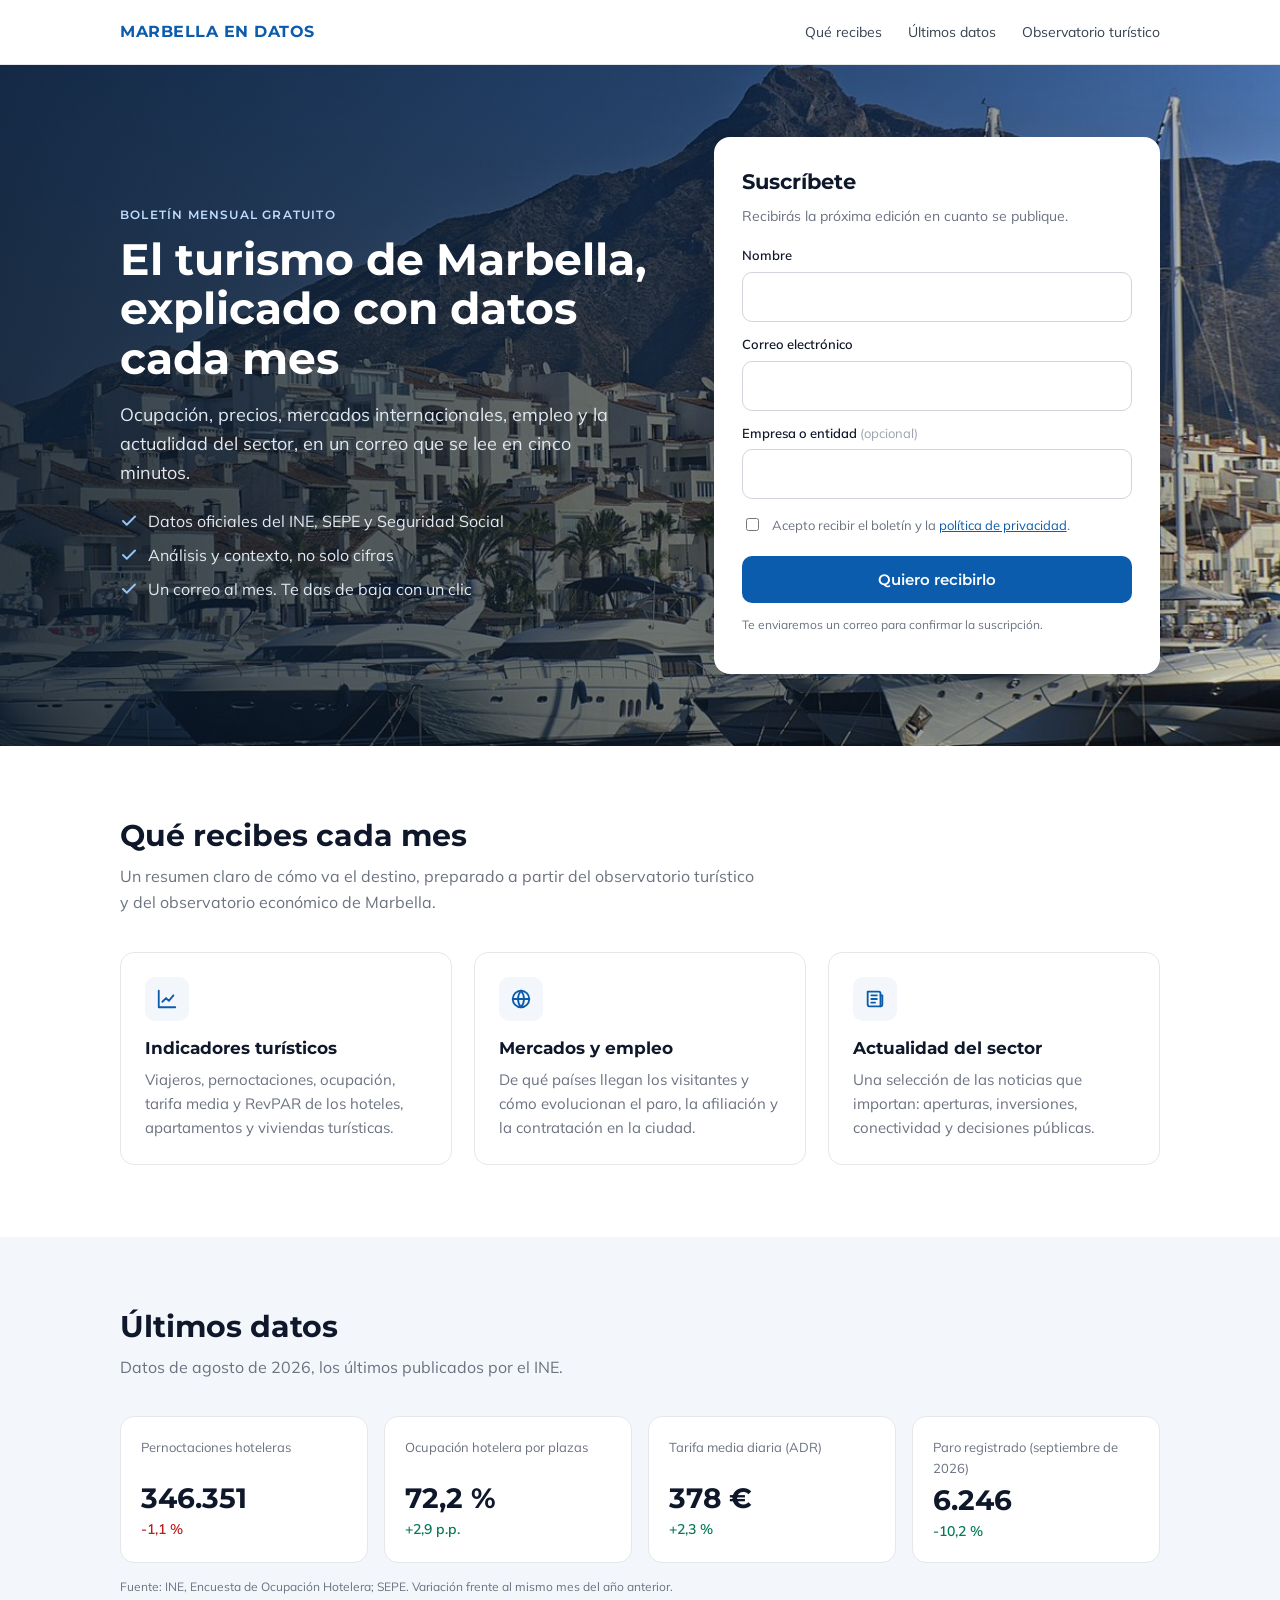
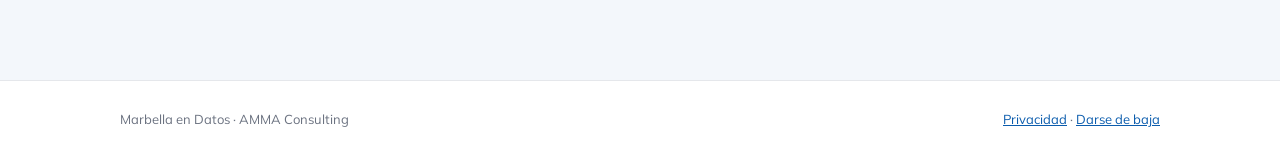
==== docs/index.html @ 09800cf7 "Boletín Marbella en Datos: web de suscripción, plantilla y recogida de datos Co-Authored-By: Claude " ====
<!doctype html>
<html lang="es">
<head>
<meta charset="utf-8">
<meta name="viewport" content="width=device-width,initial-scale=1">
<title>Marbella en Datos · Boletín de turismo</title>
<meta name="description" content="Boletín mensual gratuito con los datos turísticos y económicos más recientes de Marbella, explicados de forma clara.">
<link rel="preconnect" href="https://fonts.googleapis.com">
<link href="https://fonts.googleapis.com/css2?family=Montserrat:wght@600;700&family=Mulish:wght@400;600&display=swap" rel="stylesheet">
<link rel="stylesheet" href="styles.css">
</head>
<body>
<header class="top"><div class="wrap">
  <a class="marca" href="./">MARBELLA EN DATOS</a>
  <nav>
    <a href="#que-recibes">Qué recibes</a>
    <a href="#ultimos-datos">Últimos datos</a>
    <a href="https://josehino.github.io/observatorio-turistico-marbella/">Observatorio turístico</a>
  </nav>
</div></header>

<section class="hero" style="background-image:url('img/fotos/foto04.jpg')">
  <div class="wrap">
    <div>
      <span class="eyebrow">Boletín mensual gratuito</span>
      <h1>El turismo de Marbella, explicado con datos cada mes</h1>
      <p class="lead">Ocupación, precios, mercados internacionales, empleo y la actualidad del sector, en un correo que se lee en cinco minutos.</p>
      <ul class="checks">
        <li><svg width="18" height="18" viewBox="0 0 24 24" fill="none" stroke="#93c5fd" stroke-width="2.5" stroke-linecap="round" stroke-linejoin="round"><path d="M20 6 9 17l-5-5"/></svg>Datos oficiales del INE, SEPE y Seguridad Social</li>
        <li><svg width="18" height="18" viewBox="0 0 24 24" fill="none" stroke="#93c5fd" stroke-width="2.5" stroke-linecap="round" stroke-linejoin="round"><path d="M20 6 9 17l-5-5"/></svg>Análisis y contexto, no solo cifras</li>
        <li><svg width="18" height="18" viewBox="0 0 24 24" fill="none" stroke="#93c5fd" stroke-width="2.5" stroke-linecap="round" stroke-linejoin="round"><path d="M20 6 9 17l-5-5"/></svg>Un correo al mes. Te das de baja con un clic</li>
      </ul>
    </div>

    <form class="card" id="alta" method="post" novalidate>
      <h2>Suscríbete</h2>
      <p class="sub">Recibirás la próxima edición en cuanto se publique.</p>
      <input type="hidden" name="accion" value="alta">
      <label for="nombre">Nombre</label>
      <input type="text" id="nombre" name="nombre" autocomplete="name" required>
      <label for="email">Correo electrónico</label>
      <input type="email" id="email" name="email" autocomplete="email" required>
      <label for="entidad">Empresa o entidad <span style="font-weight:400;color:#9ca3af">(opcional)</span></label>
      <input type="text" id="entidad" name="entidad" autocomplete="organization">
      <input class="hp" type="text" name="web" tabindex="-1" autocomplete="off" aria-hidden="true">
      <div class="consent">
        <input type="checkbox" id="acepto" name="acepto" value="si" required>
        <label for="acepto" style="all:unset">Acepto recibir el boletín y la <a href="privacidad.html">política de privacidad</a>.</label>
      </div>
      <button class="btn" type="submit">Quiero recibirlo</button>
      <div class="err" id="err"></div>
      <p class="nota">Te enviaremos un correo para confirmar la suscripción.</p>
    </form>
  </div>
</section>

<section class="bloque" id="que-recibes">
  <div class="wrap">
    <h2 class="titulo-sec">Qué recibes cada mes</h2>
    <p class="intro-sec">Un resumen claro de cómo va el destino, preparado a partir del observatorio turístico y del observatorio económico de Marbella.</p>
    <div class="grid3">
      <div class="feat">
        <div class="ico"><svg width="22" height="22" viewBox="0 0 24 24" fill="none" stroke="#0b5cad" stroke-width="2" stroke-linecap="round" stroke-linejoin="round"><path d="M3 3v18h18"/><path d="m7 15 4-4 3 3 5-6"/></svg></div>
        <h3>Indicadores turísticos</h3>
        <p>Viajeros, pernoctaciones, ocupación, tarifa media y RevPAR de los hoteles, apartamentos y viviendas turísticas.</p>
      </div>
      <div class="feat">
        <div class="ico"><svg width="22" height="22" viewBox="0 0 24 24" fill="none" stroke="#0b5cad" stroke-width="2" stroke-linecap="round" stroke-linejoin="round"><circle cx="12" cy="12" r="9"/><path d="M3 12h18"/><path d="M12 3a14 14 0 0 1 0 18a14 14 0 0 1 0-18"/></svg></div>
        <h3>Mercados y empleo</h3>
        <p>De qué países llegan los visitantes y cómo evolucionan el paro, la afiliación y la contratación en la ciudad.</p>
      </div>
      <div class="feat">
        <div class="ico"><svg width="22" height="22" viewBox="0 0 24 24" fill="none" stroke="#0b5cad" stroke-width="2" stroke-linecap="round" stroke-linejoin="round"><path d="M4 4h12a2 2 0 0 1 2 2v14H6a2 2 0 0 1-2-2z"/><path d="M18 8h2v10a2 2 0 0 1-2 2"/><path d="M8 8h6M8 12h6M8 16h4"/></svg></div>
        <h3>Actualidad del sector</h3>
        <p>Una selección de las noticias que importan: aperturas, inversiones, conectividad y decisiones públicas.</p>
      </div>
    </div>
  </div>
</section>

<section class="bloque suave" id="ultimos-datos">
  <div class="wrap">
    <h2 class="titulo-sec">Últimos datos</h2>
    <p class="intro-sec" id="kpi-intro">Lo más reciente publicado sobre Marbella.</p>
    <div class="kpis" id="kpis"></div>
    <p class="fuente">Fuente: INE, Encuesta de Ocupación Hotelera; SEPE. Variación frente al mismo mes del año anterior.</p>
  </div>
</section>

<footer><div class="wrap">
  <span>Marbella en Datos · AMMA Consulting</span>
  <span><a href="privacidad.html">Privacidad</a> · <a href="baja.html">Darse de baja</a></span>
</div></footer>

<script src="config.js"></script>
<script>
(function () {
  var form = document.getElementById('alta');
  var err = document.getElementById('err');
  function fallo(msg) { err.textContent = msg; err.style.display = 'block'; }
  form.addEventListener('submit', function (ev) {
    err.style.display = 'none';
    var email = form.email.value.trim();
    if (!form.nombre.value.trim()) { ev.preventDefault(); return fallo('Escribe tu nombre.'); }
    if (!/^[^\s@]+@[^\s@]+\.[^\s@]+$/.test(email)) { ev.preventDefault(); return fallo('Revisa el correo electrónico.'); }
    if (!form.acepto.checked) { ev.preventDefault(); return fallo('Tienes que aceptar la política de privacidad.'); }
    if (!window.BOLETIN.webhookSuscripcion) { ev.preventDefault(); return fallo('Las suscripciones abren muy pronto.'); }
    form.action = window.BOLETIN.webhookSuscripcion;
  });

  function n(v, d) { var p = v.toFixed(d || 0).split('.'); return p[0].replace(/\B(?=(\d{3})+(?!\d))/g, '.') + (p[1] ? ',' + p[1] : ''); }
  function tarjeta(et, v, d, suf, invertir) {
    var cls = d == null ? '' : ((invertir ? d < 0 : d >= 0) ? 'up' : 'down');
    var txt = d == null ? '' : (d > 0 ? '+' : '') + n(d, 1) + (suf || ' %');
    return '<div class="kpi"><div class="et">' + et + '</div><div class="v">' + v + '</div><div class="d ' + cls + '">' + txt + '</div></div>';
  }
  fetch('boletin/datos.json?v=' + Date.now()).then(function (r) { return r.json(); }).then(function (d) {
    var t = d.turismo_marbella, e = d.economia_marbella, h = '';
    document.getElementById('kpi-intro').textContent = 'Datos de ' + d.edicion_texto + ', los últimos publicados por el INE.';
    if (t.pernoct_hotel) h += tarjeta('Pernoctaciones hoteleras', n(t.pernoct_hotel.valor), t.pernoct_hotel.variacion_interanual_pct);
    if (t.ocupacion_plazas) h += tarjeta('Ocupación hotelera por plazas', n(t.ocupacion_plazas.valor, 1) + ' %',
      t.ocupacion_plazas.anio_anterior != null ? Math.round((t.ocupacion_plazas.valor - t.ocupacion_plazas.anio_anterior) * 10) / 10 : null, ' p.p.');
    if (t.adr) h += tarjeta('Tarifa media diaria (ADR)', n(t.adr.valor) + ' €', t.adr.variacion_interanual_pct);
    if (e.paro_registrado) h += tarjeta('Paro registrado (' + e.paro_registrado.mes + ')', n(e.paro_registrado.valor), e.paro_registrado.variacion_interanual_pct, ' %', true);
    document.getElementById('kpis').innerHTML = h;
  }).catch(function () { document.getElementById('ultimos-datos').style.display = 'none'; });
})();
</script>
</body>
</html>
---- docs/styles.css ----
:root{
  --azul:#0b5cad;--azul-osc:#08467f;--tinta:#0f172a;--texto:#374151;--gris:#6b7280;--linea:#e5e7eb;
  --fondo:#ffffff;--suave:#f3f7fb;--ok:#047857;--mal:#b91c1c;
}
*{box-sizing:border-box}
body{margin:0;background:var(--fondo);color:var(--texto);font:16px/1.6 Mulish,system-ui,sans-serif}
h1,h2,h3,.marca,.btn{font-family:Montserrat,system-ui,sans-serif}
a{color:var(--azul)}
.wrap{max-width:1080px;margin:0 auto;padding:0 20px}
header.top{border-bottom:1px solid var(--linea);background:#fff}
header.top .wrap{display:flex;align-items:center;justify-content:space-between;height:64px}
.marca{font-weight:700;letter-spacing:.5px;color:var(--azul);text-decoration:none;font-size:16px}
.top nav a{color:var(--texto);text-decoration:none;font-size:14px;margin-left:22px}
.top nav a:hover{color:var(--azul)}

.hero{position:relative;color:#fff;background:#0b2440 center/cover no-repeat}
.hero::before{content:"";position:absolute;inset:0;background:linear-gradient(90deg,rgba(6,22,40,.82) 0%,rgba(6,22,40,.55) 55%,rgba(6,22,40,.15) 100%)}
.hero .wrap{position:relative;display:grid;grid-template-columns:1.1fr .9fr;gap:48px;padding-top:72px;padding-bottom:72px;align-items:center}
.hero h1{font-size:44px;line-height:1.12;margin:0 0 18px;color:#fff}
.hero p.lead{font-size:18px;color:#e2e8f0;margin:0 0 22px;max-width:520px}
.eyebrow{display:inline-block;font:600 12px/1 Montserrat,sans-serif;letter-spacing:1.2px;text-transform:uppercase;color:#bfdbfe;margin-bottom:14px}
.checks{list-style:none;padding:0;margin:0}
.checks li{display:flex;gap:10px;align-items:flex-start;margin:8px 0;color:#e2e8f0}
.checks svg{flex:none;margin-top:3px}

.card{background:#fff;border-radius:16px;padding:28px;box-shadow:0 20px 50px rgba(2,12,27,.25);color:var(--texto)}
.card h2{margin:0 0 6px;font-size:21px;color:var(--tinta)}
.card p.sub{margin:0 0 18px;color:var(--gris);font-size:14px}
label{display:block;font-size:13px;font-weight:600;color:var(--tinta);margin:12px 0 6px}
input[type=text],input[type=email],textarea{width:100%;border:1px solid #d1d5db;border-radius:10px;padding:12px 14px;font:inherit;font-size:15px;color:var(--tinta);background:#fff}
input:focus,textarea:focus{outline:2px solid #bfdbfe;border-color:var(--azul)}
.consent{display:flex;gap:10px;align-items:flex-start;font-size:13px;color:var(--gris);margin:16px 0 4px}
.consent input{margin-top:3px}
.btn{display:inline-flex;align-items:center;justify-content:center;gap:8px;border:0;border-radius:10px;padding:14px 22px;font-weight:600;font-size:15px;cursor:pointer;text-decoration:none;background:var(--azul);color:#fff;width:100%;margin-top:16px}
.btn:hover{background:var(--azul-osc)}
.btn.sec{background:#fff;color:var(--azul);border:1px solid var(--azul)}
.btn.sec:hover{background:var(--suave)}
.hp{position:absolute;left:-9999px}
.nota{font-size:12px;color:var(--gris);margin-top:12px}
.err{color:var(--mal);font-size:13px;margin-top:10px;display:none}

section.bloque{padding:72px 0}
section.bloque.suave{background:var(--suave)}
.titulo-sec{font-size:30px;line-height:1.2;color:var(--tinta);margin:0 0 10px}
.intro-sec{color:var(--gris);max-width:640px;margin:0 0 36px}
.grid3{display:grid;grid-template-columns:repeat(3,1fr);gap:22px}
.feat{background:#fff;border:1px solid var(--linea);border-radius:14px;padding:24px}
.feat .ico{width:44px;height:44px;border-radius:10px;background:var(--suave);display:grid;place-items:center;margin-bottom:14px}
.feat h3{margin:0 0 6px;font-size:17px;color:var(--tinta)}
.feat p{margin:0;font-size:15px;color:var(--gris)}

.kpis{display:grid;grid-template-columns:repeat(4,1fr);gap:16px}
.kpi{background:#fff;border-radius:14px;padding:20px;border:1px solid var(--linea)}
.kpi .et{font-size:13px;color:var(--gris);min-height:40px}
.kpi .v{font:700 28px/1.1 Montserrat,sans-serif;color:var(--tinta);margin-top:6px}
.kpi .d{font-size:14px;font-weight:600;margin-top:4px}
.kpi .d.up{color:var(--ok)} .kpi .d.down{color:var(--mal)}
.fuente{font-size:12px;color:var(--gris);margin-top:14px}

footer{border-top:1px solid var(--linea);padding:28px 0;font-size:13px;color:var(--gris)}
footer .wrap{display:flex;justify-content:space-between;gap:20px;flex-wrap:wrap}

.mensaje{max-width:560px;margin:80px auto;padding:0 20px;text-align:center}
.mensaje .ico-grande{width:64px;height:64px;border-radius:50%;background:var(--suave);display:grid;place-items:center;margin:0 auto 18px}
.mensaje h1{color:var(--tinta);font-size:28px;margin:0 0 10px}
.mensaje p{color:var(--gris)}
.mensaje .btn{width:auto}
.panel{max-width:620px;margin:56px auto;padding:0 20px}
.panel h1{color:var(--tinta);font-size:26px;margin:0 0 8px}

@media (max-width:860px){
  .hero .wrap{grid-template-columns:1fr;padding-top:44px;padding-bottom:44px;gap:28px}
  .hero h1{font-size:32px}
  .grid3{grid-template-columns:1fr}
  .kpis{grid-template-columns:1fr 1fr}
  .top nav{display:none}
}
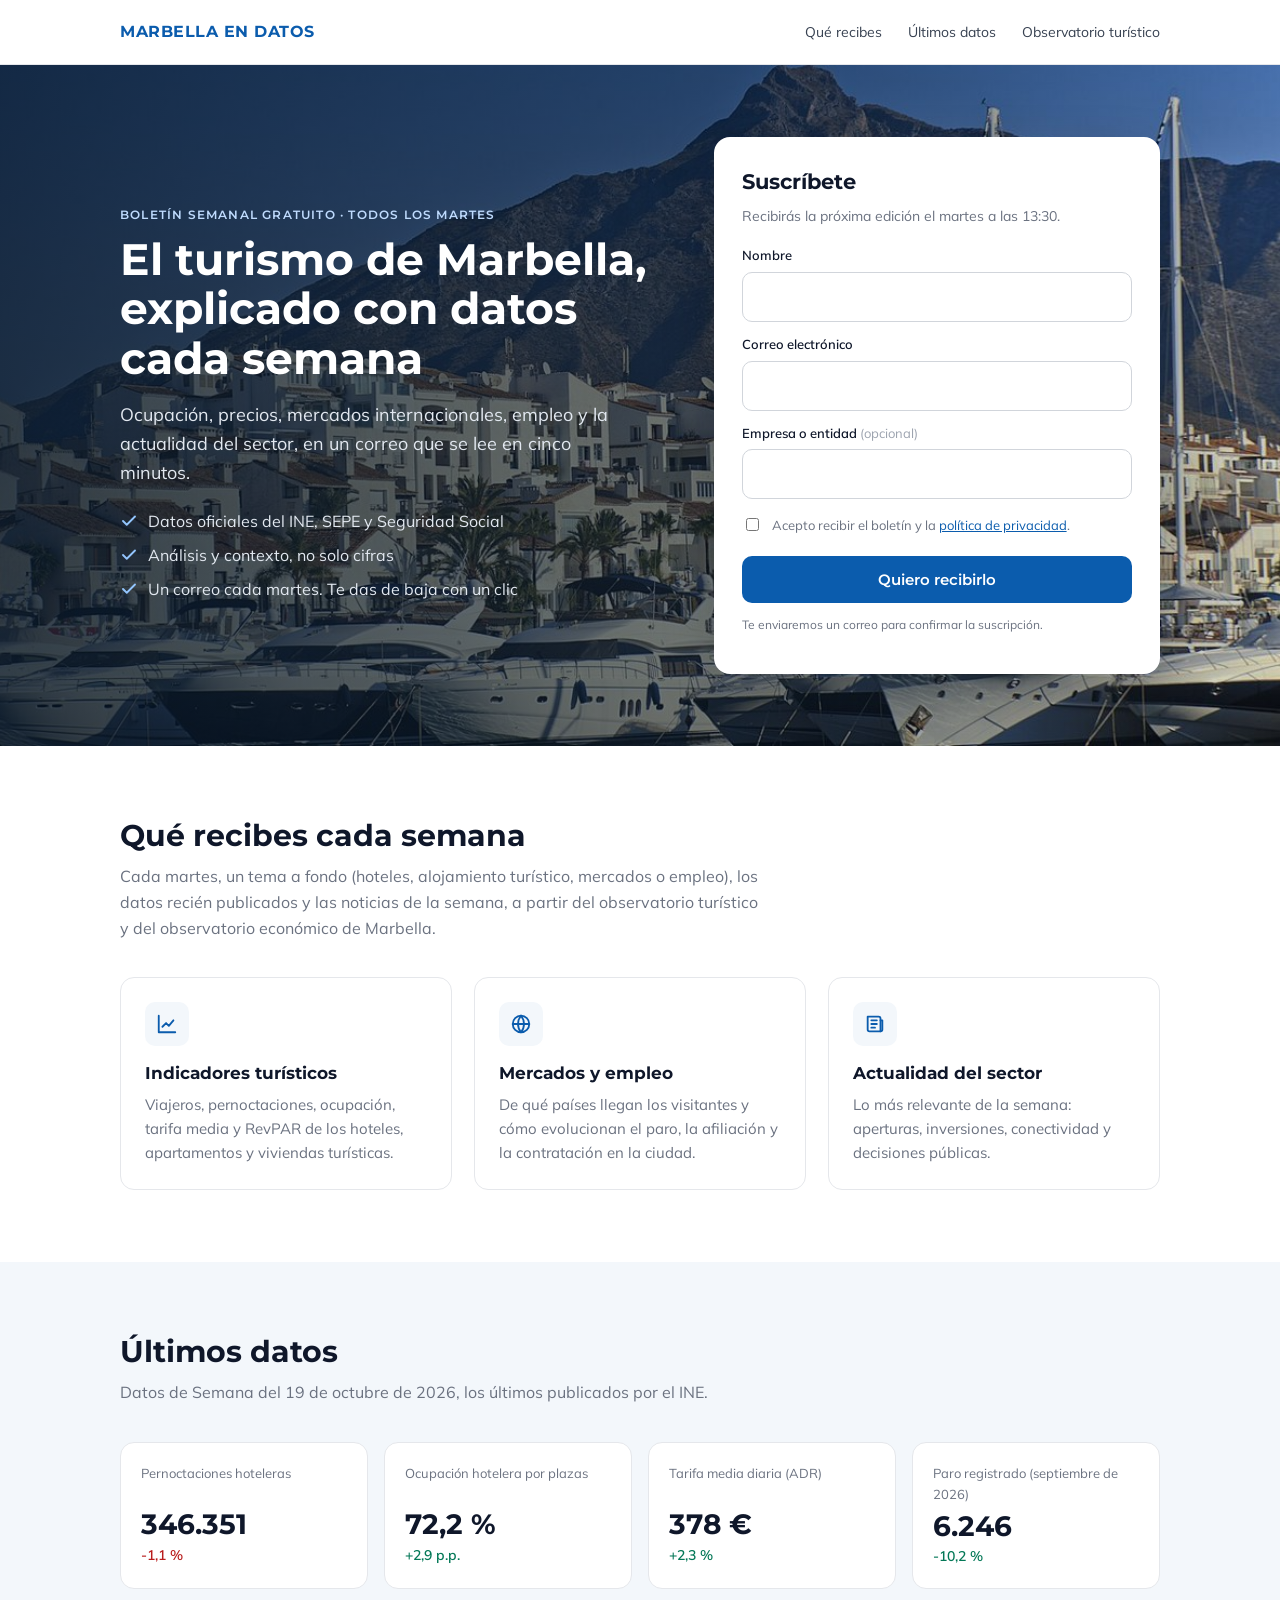
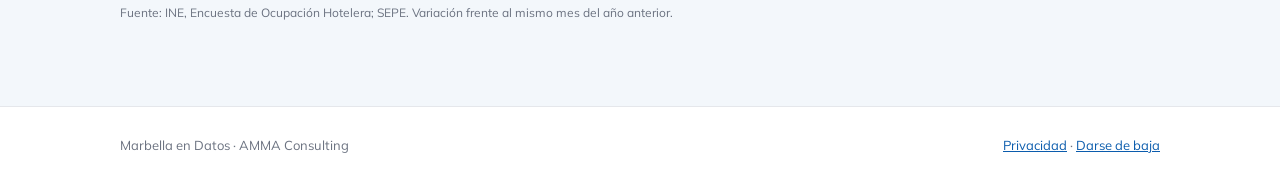
==== commit ec2f1e06: "Boletín semanal: tema rotatorio, gráficas por tema y envío los martes a las 13:30 Co-Authored-By: Cl" ====
--- a/docs/index.html
+++ b/docs/index.html
@@ -4,7 +4,7 @@
 <meta charset="utf-8">
 <meta name="viewport" content="width=device-width,initial-scale=1">
 <title>Marbella en Datos · Boletín de turismo</title>
-<meta name="description" content="Boletín mensual gratuito con los datos turísticos y económicos más recientes de Marbella, explicados de forma clara.">
+<meta name="description" content="Boletín semanal gratuito con los datos turísticos y económicos más recientes de Marbella, explicados de forma clara.">
 <link rel="preconnect" href="https://fonts.googleapis.com">
 <link href="https://fonts.googleapis.com/css2?family=Montserrat:wght@600;700&family=Mulish:wght@400;600&display=swap" rel="stylesheet">
 <link rel="stylesheet" href="styles.css">
@@ -22,19 +22,19 @@
 <section class="hero" style="background-image:url('img/fotos/foto04.jpg')">
   <div class="wrap">
     <div>
-      <span class="eyebrow">Boletín mensual gratuito</span>
-      <h1>El turismo de Marbella, explicado con datos cada mes</h1>
+      <span class="eyebrow">Boletín semanal gratuito · todos los martes</span>
+      <h1>El turismo de Marbella, explicado con datos cada semana</h1>
       <p class="lead">Ocupación, precios, mercados internacionales, empleo y la actualidad del sector, en un correo que se lee en cinco minutos.</p>
       <ul class="checks">
         <li><svg width="18" height="18" viewBox="0 0 24 24" fill="none" stroke="#93c5fd" stroke-width="2.5" stroke-linecap="round" stroke-linejoin="round"><path d="M20 6 9 17l-5-5"/></svg>Datos oficiales del INE, SEPE y Seguridad Social</li>
         <li><svg width="18" height="18" viewBox="0 0 24 24" fill="none" stroke="#93c5fd" stroke-width="2.5" stroke-linecap="round" stroke-linejoin="round"><path d="M20 6 9 17l-5-5"/></svg>Análisis y contexto, no solo cifras</li>
-        <li><svg width="18" height="18" viewBox="0 0 24 24" fill="none" stroke="#93c5fd" stroke-width="2.5" stroke-linecap="round" stroke-linejoin="round"><path d="M20 6 9 17l-5-5"/></svg>Un correo al mes. Te das de baja con un clic</li>
+        <li><svg width="18" height="18" viewBox="0 0 24 24" fill="none" stroke="#93c5fd" stroke-width="2.5" stroke-linecap="round" stroke-linejoin="round"><path d="M20 6 9 17l-5-5"/></svg>Un correo cada martes. Te das de baja con un clic</li>
       </ul>
     </div>
 
     <form class="card" id="alta" method="post" novalidate>
       <h2>Suscríbete</h2>
-      <p class="sub">Recibirás la próxima edición en cuanto se publique.</p>
+      <p class="sub">Recibirás la próxima edición el martes a las 13:30.</p>
       <input type="hidden" name="accion" value="alta">
       <label for="nombre">Nombre</label>
       <input type="text" id="nombre" name="nombre" autocomplete="name" required>
@@ -56,8 +56,8 @@
 
 <section class="bloque" id="que-recibes">
   <div class="wrap">
-    <h2 class="titulo-sec">Qué recibes cada mes</h2>
-    <p class="intro-sec">Un resumen claro de cómo va el destino, preparado a partir del observatorio turístico y del observatorio económico de Marbella.</p>
+    <h2 class="titulo-sec">Qué recibes cada semana</h2>
+    <p class="intro-sec">Cada martes, un tema a fondo (hoteles, alojamiento turístico, mercados o empleo), los datos recién publicados y las noticias de la semana, a partir del observatorio turístico y del observatorio económico de Marbella.</p>
     <div class="grid3">
       <div class="feat">
         <div class="ico"><svg width="22" height="22" viewBox="0 0 24 24" fill="none" stroke="#0b5cad" stroke-width="2" stroke-linecap="round" stroke-linejoin="round"><path d="M3 3v18h18"/><path d="m7 15 4-4 3 3 5-6"/></svg></div>
@@ -72,7 +72,7 @@
       <div class="feat">
         <div class="ico"><svg width="22" height="22" viewBox="0 0 24 24" fill="none" stroke="#0b5cad" stroke-width="2" stroke-linecap="round" stroke-linejoin="round"><path d="M4 4h12a2 2 0 0 1 2 2v14H6a2 2 0 0 1-2-2z"/><path d="M18 8h2v10a2 2 0 0 1-2 2"/><path d="M8 8h6M8 12h6M8 16h4"/></svg></div>
         <h3>Actualidad del sector</h3>
-        <p>Una selección de las noticias que importan: aperturas, inversiones, conectividad y decisiones públicas.</p>
+        <p>Lo más relevante de la semana: aperturas, inversiones, conectividad y decisiones públicas.</p>
       </div>
     </div>
   </div>
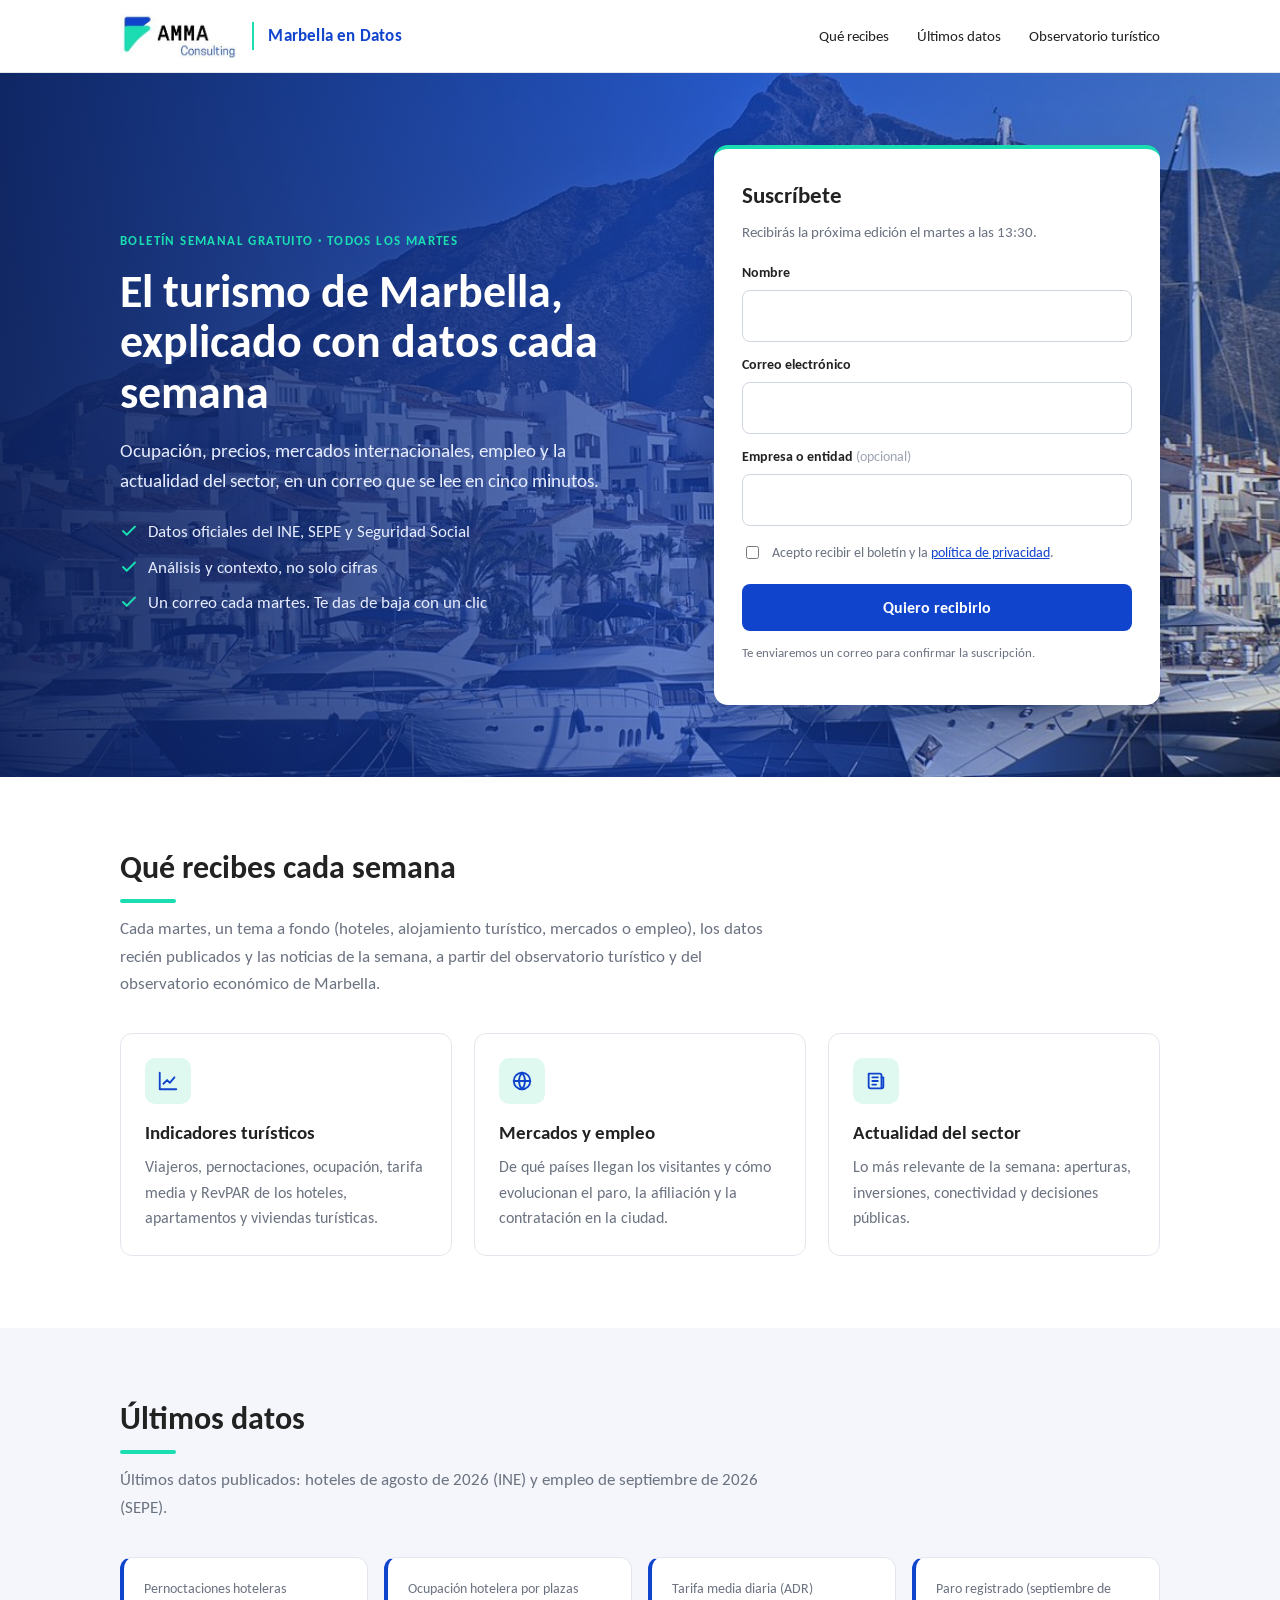
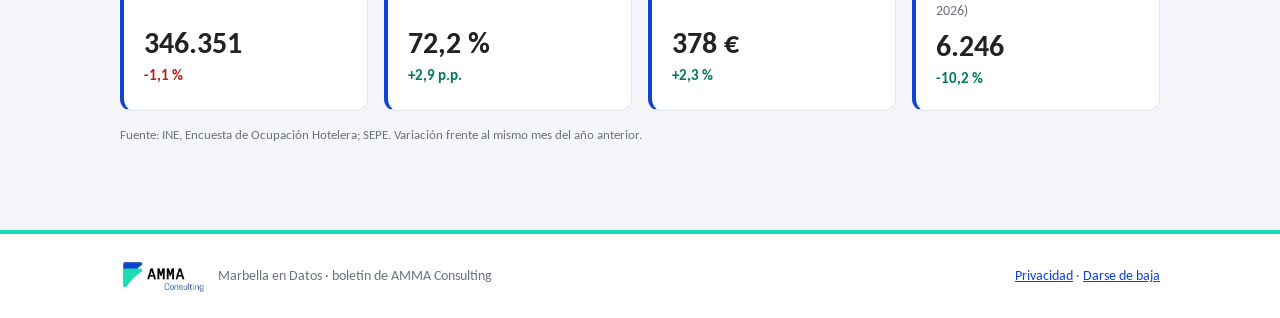
==== commit b585a5f6: "Web con la identidad de AMMA Consulting (logo, azul #1044CD, verde #1ADEB1, Calibri) Co-Authored-By:" ====
--- a/docs/index.html
+++ b/docs/index.html
@@ -6,12 +6,12 @@
 <title>Marbella en Datos · Boletín de turismo</title>
 <meta name="description" content="Boletín semanal gratuito con los datos turísticos y económicos más recientes de Marbella, explicados de forma clara.">
 <link rel="preconnect" href="https://fonts.googleapis.com">
-<link href="https://fonts.googleapis.com/css2?family=Montserrat:wght@600;700&family=Mulish:wght@400;600&display=swap" rel="stylesheet">
+<link href="https://fonts.googleapis.com/css2?family=Carlito:wght@400;700&display=swap" rel="stylesheet">
 <link rel="stylesheet" href="styles.css">
 </head>
 <body>
 <header class="top"><div class="wrap">
-  <a class="marca" href="./">MARBELLA EN DATOS</a>
+  <a class="marca" href="./"><img src="img/logo-amma.jpg" alt="AMMA Consulting" width="118" height="44"><span>Marbella en Datos</span></a>
   <nav>
     <a href="#que-recibes">Qué recibes</a>
     <a href="#ultimos-datos">Últimos datos</a>
@@ -26,9 +26,9 @@
       <h1>El turismo de Marbella, explicado con datos cada semana</h1>
       <p class="lead">Ocupación, precios, mercados internacionales, empleo y la actualidad del sector, en un correo que se lee en cinco minutos.</p>
       <ul class="checks">
-        <li><svg width="18" height="18" viewBox="0 0 24 24" fill="none" stroke="#93c5fd" stroke-width="2.5" stroke-linecap="round" stroke-linejoin="round"><path d="M20 6 9 17l-5-5"/></svg>Datos oficiales del INE, SEPE y Seguridad Social</li>
-        <li><svg width="18" height="18" viewBox="0 0 24 24" fill="none" stroke="#93c5fd" stroke-width="2.5" stroke-linecap="round" stroke-linejoin="round"><path d="M20 6 9 17l-5-5"/></svg>Análisis y contexto, no solo cifras</li>
-        <li><svg width="18" height="18" viewBox="0 0 24 24" fill="none" stroke="#93c5fd" stroke-width="2.5" stroke-linecap="round" stroke-linejoin="round"><path d="M20 6 9 17l-5-5"/></svg>Un correo cada martes. Te das de baja con un clic</li>
+        <li><svg width="18" height="18" viewBox="0 0 24 24" fill="none" stroke="#1ADEB1" stroke-width="2.5" stroke-linecap="round" stroke-linejoin="round"><path d="M20 6 9 17l-5-5"/></svg>Datos oficiales del INE, SEPE y Seguridad Social</li>
+        <li><svg width="18" height="18" viewBox="0 0 24 24" fill="none" stroke="#1ADEB1" stroke-width="2.5" stroke-linecap="round" stroke-linejoin="round"><path d="M20 6 9 17l-5-5"/></svg>Análisis y contexto, no solo cifras</li>
+        <li><svg width="18" height="18" viewBox="0 0 24 24" fill="none" stroke="#1ADEB1" stroke-width="2.5" stroke-linecap="round" stroke-linejoin="round"><path d="M20 6 9 17l-5-5"/></svg>Un correo cada martes. Te das de baja con un clic</li>
       </ul>
     </div>
 
@@ -60,17 +60,17 @@
     <p class="intro-sec">Cada martes, un tema a fondo (hoteles, alojamiento turístico, mercados o empleo), los datos recién publicados y las noticias de la semana, a partir del observatorio turístico y del observatorio económico de Marbella.</p>
     <div class="grid3">
       <div class="feat">
-        <div class="ico"><svg width="22" height="22" viewBox="0 0 24 24" fill="none" stroke="#0b5cad" stroke-width="2" stroke-linecap="round" stroke-linejoin="round"><path d="M3 3v18h18"/><path d="m7 15 4-4 3 3 5-6"/></svg></div>
+        <div class="ico"><svg width="22" height="22" viewBox="0 0 24 24" fill="none" stroke="#1044CD" stroke-width="2" stroke-linecap="round" stroke-linejoin="round"><path d="M3 3v18h18"/><path d="m7 15 4-4 3 3 5-6"/></svg></div>
         <h3>Indicadores turísticos</h3>
         <p>Viajeros, pernoctaciones, ocupación, tarifa media y RevPAR de los hoteles, apartamentos y viviendas turísticas.</p>
       </div>
       <div class="feat">
-        <div class="ico"><svg width="22" height="22" viewBox="0 0 24 24" fill="none" stroke="#0b5cad" stroke-width="2" stroke-linecap="round" stroke-linejoin="round"><circle cx="12" cy="12" r="9"/><path d="M3 12h18"/><path d="M12 3a14 14 0 0 1 0 18a14 14 0 0 1 0-18"/></svg></div>
+        <div class="ico"><svg width="22" height="22" viewBox="0 0 24 24" fill="none" stroke="#1044CD" stroke-width="2" stroke-linecap="round" stroke-linejoin="round"><circle cx="12" cy="12" r="9"/><path d="M3 12h18"/><path d="M12 3a14 14 0 0 1 0 18a14 14 0 0 1 0-18"/></svg></div>
         <h3>Mercados y empleo</h3>
         <p>De qué países llegan los visitantes y cómo evolucionan el paro, la afiliación y la contratación en la ciudad.</p>
       </div>
       <div class="feat">
-        <div class="ico"><svg width="22" height="22" viewBox="0 0 24 24" fill="none" stroke="#0b5cad" stroke-width="2" stroke-linecap="round" stroke-linejoin="round"><path d="M4 4h12a2 2 0 0 1 2 2v14H6a2 2 0 0 1-2-2z"/><path d="M18 8h2v10a2 2 0 0 1-2 2"/><path d="M8 8h6M8 12h6M8 16h4"/></svg></div>
+        <div class="ico"><svg width="22" height="22" viewBox="0 0 24 24" fill="none" stroke="#1044CD" stroke-width="2" stroke-linecap="round" stroke-linejoin="round"><path d="M4 4h12a2 2 0 0 1 2 2v14H6a2 2 0 0 1-2-2z"/><path d="M18 8h2v10a2 2 0 0 1-2 2"/><path d="M8 8h6M8 12h6M8 16h4"/></svg></div>
         <h3>Actualidad del sector</h3>
         <p>Lo más relevante de la semana: aperturas, inversiones, conectividad y decisiones públicas.</p>
       </div>
@@ -88,7 +88,7 @@
 </section>
 
 <footer><div class="wrap">
-  <span>Marbella en Datos · AMMA Consulting</span>
+  <span class="pie-marca"><img src="img/logo-amma.jpg" alt="AMMA Consulting" width="86" height="32">Marbella en Datos · boletín de AMMA Consulting</span>
   <span><a href="privacidad.html">Privacidad</a> · <a href="baja.html">Darse de baja</a></span>
 </div></footer>
 
@@ -116,7 +116,7 @@
   }
   fetch('boletin/datos.json?v=' + Date.now()).then(function (r) { return r.json(); }).then(function (d) {
     var t = d.turismo_marbella, e = d.economia_marbella, h = '';
-    document.getElementById('kpi-intro').textContent = 'Datos de ' + d.edicion_texto + ', los últimos publicados por el INE.';
+    document.getElementById('kpi-intro').textContent = 'Últimos datos publicados: hoteles de ' + t.pernoct_hotel.mes + ' (INE) y empleo de ' + e.paro_registrado.mes + ' (SEPE).';
     if (t.pernoct_hotel) h += tarjeta('Pernoctaciones hoteleras', n(t.pernoct_hotel.valor), t.pernoct_hotel.variacion_interanual_pct);
     if (t.ocupacion_plazas) h += tarjeta('Ocupación hotelera por plazas', n(t.ocupacion_plazas.valor, 1) + ' %',
       t.ocupacion_plazas.anio_anterior != null ? Math.round((t.ocupacion_plazas.valor - t.ocupacion_plazas.anio_anterior) * 10) / 10 : null, ' p.p.');
--- a/docs/styles.css
+++ b/docs/styles.css
@@ -1,77 +1,95 @@
+/* Identidad AMMA Consulting: azul #1044CD (principal), verde #1ADEB1 (acento, nunca texto sobre claro),
+   negro #222222 (texto). Tipografía de la casa: Calibri (Carlito como equivalente web). */
 :root{
-  --azul:#0b5cad;--azul-osc:#08467f;--tinta:#0f172a;--texto:#374151;--gris:#6b7280;--linea:#e5e7eb;
-  --fondo:#ffffff;--suave:#f3f7fb;--ok:#047857;--mal:#b91c1c;
+  --azul:#1044CD;--azul-osc:#0b33a0;--azul-noche:#0a1f5c;--verde:#1ADEB1;--verde-suave:#DFF9F1;
+  --tinta:#222222;--texto:#3a3a3a;--gris:#6b7280;--linea:#e3e6ec;
+  --fondo:#ffffff;--suave:#f4f6fb;--ok:#047857;--mal:#b91c1c;
+  --letra:Calibri,Carlito,"Segoe UI",Arial,sans-serif;
 }
 *{box-sizing:border-box}
-body{margin:0;background:var(--fondo);color:var(--texto);font:16px/1.6 Mulish,system-ui,sans-serif}
-h1,h2,h3,.marca,.btn{font-family:Montserrat,system-ui,sans-serif}
+body{margin:0;background:var(--fondo);color:var(--texto);font:17px/1.6 var(--letra)}
+h1,h2,h3,.btn{font-family:var(--letra)}
 a{color:var(--azul)}
 .wrap{max-width:1080px;margin:0 auto;padding:0 20px}
+
+/* Cabecera con el logotipo AMMA */
 header.top{border-bottom:1px solid var(--linea);background:#fff}
-header.top .wrap{display:flex;align-items:center;justify-content:space-between;height:64px}
-.marca{font-weight:700;letter-spacing:.5px;color:var(--azul);text-decoration:none;font-size:16px}
-.top nav a{color:var(--texto);text-decoration:none;font-size:14px;margin-left:22px}
+header.top .wrap{display:flex;align-items:center;justify-content:space-between;height:72px}
+.marca{display:flex;align-items:center;gap:14px;text-decoration:none}
+.marca img{height:44px;width:auto;display:block}
+.marca span{border-left:2px solid var(--verde);padding-left:14px;font-weight:700;font-size:17px;color:var(--azul);letter-spacing:.2px}
+.top nav a{color:var(--tinta);text-decoration:none;font-size:15px;margin-left:24px}
 .top nav a:hover{color:var(--azul)}
 
-.hero{position:relative;color:#fff;background:#0b2440 center/cover no-repeat}
-.hero::before{content:"";position:absolute;inset:0;background:linear-gradient(90deg,rgba(6,22,40,.82) 0%,rgba(6,22,40,.55) 55%,rgba(6,22,40,.15) 100%)}
+/* Portada */
+.hero{position:relative;color:#fff;background:var(--azul-noche) center/cover no-repeat}
+.hero::before{content:"";position:absolute;inset:0;background:linear-gradient(90deg,rgba(10,31,92,.92) 0%,rgba(16,68,205,.62) 58%,rgba(16,68,205,.18) 100%)}
 .hero .wrap{position:relative;display:grid;grid-template-columns:1.1fr .9fr;gap:48px;padding-top:72px;padding-bottom:72px;align-items:center}
-.hero h1{font-size:44px;line-height:1.12;margin:0 0 18px;color:#fff}
-.hero p.lead{font-size:18px;color:#e2e8f0;margin:0 0 22px;max-width:520px}
-.eyebrow{display:inline-block;font:600 12px/1 Montserrat,sans-serif;letter-spacing:1.2px;text-transform:uppercase;color:#bfdbfe;margin-bottom:14px}
+.hero h1{font-size:46px;line-height:1.1;margin:0 0 18px;color:#fff;font-weight:700}
+.hero p.lead{font-size:19px;color:#e6ecff;margin:0 0 22px;max-width:520px}
+.eyebrow{display:inline-block;font-weight:700;font-size:13px;letter-spacing:1.4px;text-transform:uppercase;color:var(--verde);margin-bottom:14px}
 .checks{list-style:none;padding:0;margin:0}
-.checks li{display:flex;gap:10px;align-items:flex-start;margin:8px 0;color:#e2e8f0}
-.checks svg{flex:none;margin-top:3px}
+.checks li{display:flex;gap:10px;align-items:flex-start;margin:8px 0;color:#e6ecff}
+.checks svg{flex:none;margin-top:4px}
 
-.card{background:#fff;border-radius:16px;padding:28px;box-shadow:0 20px 50px rgba(2,12,27,.25);color:var(--texto)}
-.card h2{margin:0 0 6px;font-size:21px;color:var(--tinta)}
-.card p.sub{margin:0 0 18px;color:var(--gris);font-size:14px}
-label{display:block;font-size:13px;font-weight:600;color:var(--tinta);margin:12px 0 6px}
-input[type=text],input[type=email],textarea{width:100%;border:1px solid #d1d5db;border-radius:10px;padding:12px 14px;font:inherit;font-size:15px;color:var(--tinta);background:#fff}
-input:focus,textarea:focus{outline:2px solid #bfdbfe;border-color:var(--azul)}
-.consent{display:flex;gap:10px;align-items:flex-start;font-size:13px;color:var(--gris);margin:16px 0 4px}
-.consent input{margin-top:3px}
-.btn{display:inline-flex;align-items:center;justify-content:center;gap:8px;border:0;border-radius:10px;padding:14px 22px;font-weight:600;font-size:15px;cursor:pointer;text-decoration:none;background:var(--azul);color:#fff;width:100%;margin-top:16px}
+/* Formulario */
+.card{background:#fff;border-radius:14px;padding:28px;box-shadow:0 20px 50px rgba(2,12,40,.28);color:var(--texto);border-top:4px solid var(--verde)}
+.card h2{margin:0 0 6px;font-size:23px;color:var(--tinta)}
+.card p.sub{margin:0 0 18px;color:var(--gris);font-size:15px}
+label{display:block;font-size:14px;font-weight:700;color:var(--tinta);margin:12px 0 6px}
+input[type=text],input[type=email],textarea{width:100%;border:1px solid #cfd5df;border-radius:8px;padding:12px 14px;font:inherit;font-size:16px;color:var(--tinta);background:#fff}
+input:focus,textarea:focus{outline:2px solid #c9d6fb;border-color:var(--azul)}
+.consent{display:flex;gap:10px;align-items:flex-start;font-size:14px;color:var(--gris);margin:16px 0 4px}
+.consent input{margin-top:4px;accent-color:var(--azul)}
+.btn{display:inline-flex;align-items:center;justify-content:center;gap:8px;border:0;border-radius:8px;padding:14px 22px;font-weight:700;font-size:16px;cursor:pointer;text-decoration:none;background:var(--azul);color:#fff;width:100%;margin-top:16px}
 .btn:hover{background:var(--azul-osc)}
 .btn.sec{background:#fff;color:var(--azul);border:1px solid var(--azul)}
 .btn.sec:hover{background:var(--suave)}
 .hp{position:absolute;left:-9999px}
-.nota{font-size:12px;color:var(--gris);margin-top:12px}
-.err{color:var(--mal);font-size:13px;margin-top:10px;display:none}
+.nota{font-size:13px;color:var(--gris);margin-top:12px}
+.err{color:var(--mal);font-size:14px;margin-top:10px;display:none}
 
+/* Secciones: título con filete verde, como los documentos de la casa */
 section.bloque{padding:72px 0}
 section.bloque.suave{background:var(--suave)}
-.titulo-sec{font-size:30px;line-height:1.2;color:var(--tinta);margin:0 0 10px}
-.intro-sec{color:var(--gris);max-width:640px;margin:0 0 36px}
+.titulo-sec{font-size:32px;line-height:1.2;color:var(--tinta);margin:0 0 12px;font-weight:700}
+.titulo-sec::after{content:"";display:block;width:56px;height:4px;background:var(--verde);border-radius:2px;margin-top:12px}
+.intro-sec{color:var(--gris);max-width:660px;margin:0 0 36px}
 .grid3{display:grid;grid-template-columns:repeat(3,1fr);gap:22px}
-.feat{background:#fff;border:1px solid var(--linea);border-radius:14px;padding:24px}
-.feat .ico{width:44px;height:44px;border-radius:10px;background:var(--suave);display:grid;place-items:center;margin-bottom:14px}
-.feat h3{margin:0 0 6px;font-size:17px;color:var(--tinta)}
-.feat p{margin:0;font-size:15px;color:var(--gris)}
+.feat{background:#fff;border:1px solid var(--linea);border-radius:12px;padding:24px}
+.feat .ico{width:46px;height:46px;border-radius:10px;background:var(--verde-suave);display:grid;place-items:center;margin-bottom:14px}
+.feat h3{margin:0 0 6px;font-size:19px;color:var(--tinta)}
+.feat p{margin:0;font-size:16px;color:var(--gris)}
 
 .kpis{display:grid;grid-template-columns:repeat(4,1fr);gap:16px}
-.kpi{background:#fff;border-radius:14px;padding:20px;border:1px solid var(--linea)}
-.kpi .et{font-size:13px;color:var(--gris);min-height:40px}
-.kpi .v{font:700 28px/1.1 Montserrat,sans-serif;color:var(--tinta);margin-top:6px}
-.kpi .d{font-size:14px;font-weight:600;margin-top:4px}
+.kpi{background:#fff;border-radius:12px;padding:20px;border:1px solid var(--linea);border-left:4px solid var(--azul)}
+.kpi .et{font-size:14px;color:var(--gris);min-height:42px}
+.kpi .v{font-weight:700;font-size:30px;line-height:1.1;color:var(--tinta);margin-top:6px}
+.kpi .d{font-size:15px;font-weight:700;margin-top:4px}
 .kpi .d.up{color:var(--ok)} .kpi .d.down{color:var(--mal)}
-.fuente{font-size:12px;color:var(--gris);margin-top:14px}
+.fuente{font-size:13px;color:var(--gris);margin-top:14px}
 
-footer{border-top:1px solid var(--linea);padding:28px 0;font-size:13px;color:var(--gris)}
-footer .wrap{display:flex;justify-content:space-between;gap:20px;flex-wrap:wrap}
+footer{border-top:4px solid var(--verde);padding:26px 0;font-size:14px;color:var(--gris);background:#fff}
+footer .wrap{display:flex;justify-content:space-between;align-items:center;gap:20px;flex-wrap:wrap}
+footer .pie-marca{display:flex;align-items:center;gap:12px}
+footer .pie-marca img{height:32px;width:auto}
 
+/* Páginas de mensaje y paneles */
 .mensaje{max-width:560px;margin:80px auto;padding:0 20px;text-align:center}
-.mensaje .ico-grande{width:64px;height:64px;border-radius:50%;background:var(--suave);display:grid;place-items:center;margin:0 auto 18px}
-.mensaje h1{color:var(--tinta);font-size:28px;margin:0 0 10px}
+.mensaje .ico-grande{width:64px;height:64px;border-radius:50%;background:var(--verde-suave);display:grid;place-items:center;margin:0 auto 18px}
+.mensaje h1{color:var(--tinta);font-size:30px;margin:0 0 10px}
 .mensaje p{color:var(--gris)}
 .mensaje .btn{width:auto}
 .panel{max-width:620px;margin:56px auto;padding:0 20px}
-.panel h1{color:var(--tinta);font-size:26px;margin:0 0 8px}
+.panel h1{color:var(--tinta);font-size:28px;margin:0 0 8px}
+.panel .eyebrow{color:var(--azul)}
 
 @media (max-width:860px){
   .hero .wrap{grid-template-columns:1fr;padding-top:44px;padding-bottom:44px;gap:28px}
-  .hero h1{font-size:32px}
+  .hero h1{font-size:34px}
   .grid3{grid-template-columns:1fr}
   .kpis{grid-template-columns:1fr 1fr}
   .top nav{display:none}
+  .marca img{height:36px}
+  .marca span{font-size:15px}
 }
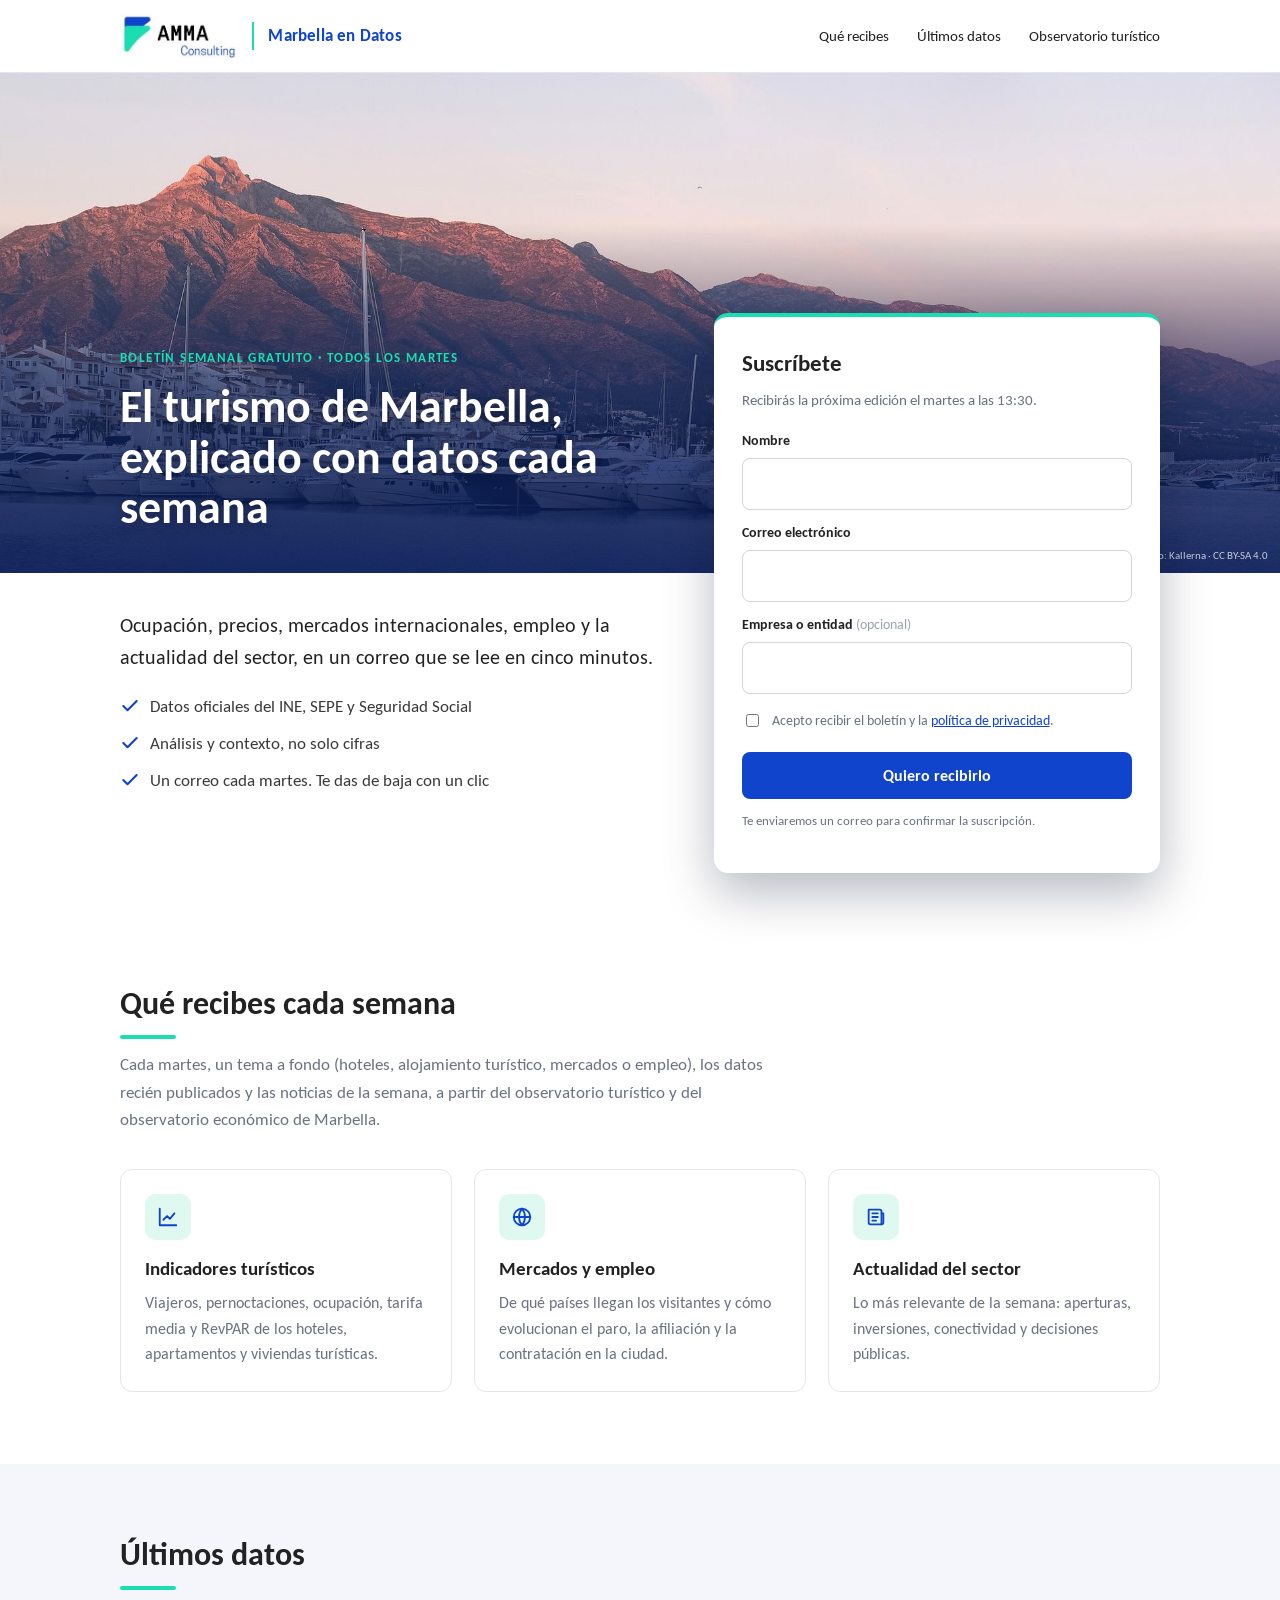
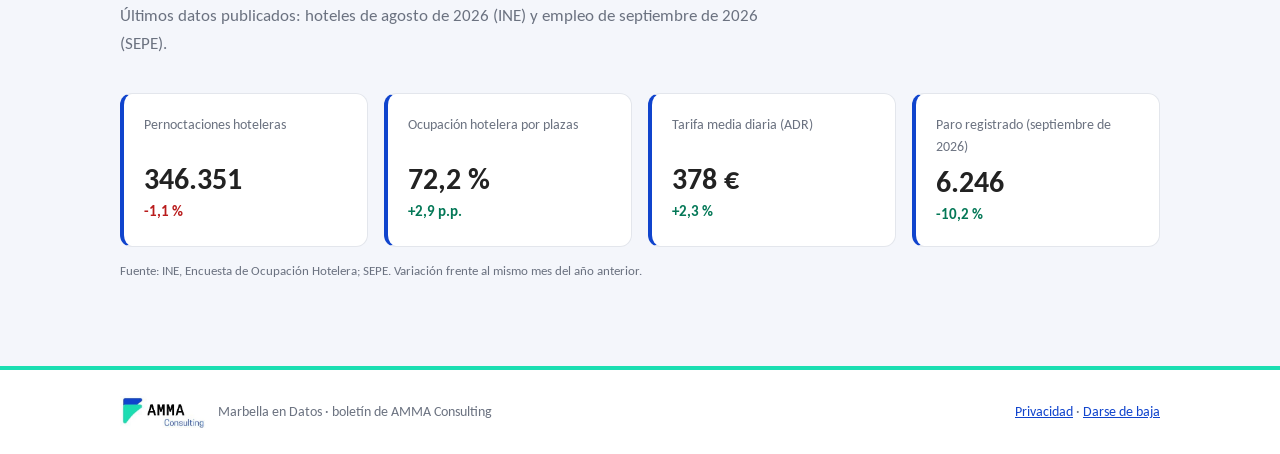
==== commit 51bc08d3: "Portada con panorámica de Puerto Banús y La Concha sin recortar; formulario bajo la foto Co-Authored" ====
--- a/docs/index.html
+++ b/docs/index.html
@@ -19,16 +19,22 @@
   </nav>
 </div></header>
 
-<section class="hero" style="background-image:url('img/fotos/foto04.jpg')">
+<section class="hero" style="background-image:url('img/hero.jpg')">
   <div class="wrap">
-    <div>
-      <span class="eyebrow">Boletín semanal gratuito · todos los martes</span>
-      <h1>El turismo de Marbella, explicado con datos cada semana</h1>
+    <span class="eyebrow">Boletín semanal gratuito · todos los martes</span>
+    <h1>El turismo de Marbella, explicado con datos cada semana</h1>
+  </div>
+  <a class="credito" href="https://commons.wikimedia.org/wiki/File:Puerto_Ban%C3%BAs_3.jpg">Foto: Kallerna · CC BY-SA 4.0</a>
+</section>
+
+<section class="alta">
+  <div class="wrap">
+    <div class="alta-texto">
       <p class="lead">Ocupación, precios, mercados internacionales, empleo y la actualidad del sector, en un correo que se lee en cinco minutos.</p>
       <ul class="checks">
-        <li><svg width="18" height="18" viewBox="0 0 24 24" fill="none" stroke="#1ADEB1" stroke-width="2.5" stroke-linecap="round" stroke-linejoin="round"><path d="M20 6 9 17l-5-5"/></svg>Datos oficiales del INE, SEPE y Seguridad Social</li>
-        <li><svg width="18" height="18" viewBox="0 0 24 24" fill="none" stroke="#1ADEB1" stroke-width="2.5" stroke-linecap="round" stroke-linejoin="round"><path d="M20 6 9 17l-5-5"/></svg>Análisis y contexto, no solo cifras</li>
-        <li><svg width="18" height="18" viewBox="0 0 24 24" fill="none" stroke="#1ADEB1" stroke-width="2.5" stroke-linecap="round" stroke-linejoin="round"><path d="M20 6 9 17l-5-5"/></svg>Un correo cada martes. Te das de baja con un clic</li>
+        <li><svg width="20" height="20" viewBox="0 0 24 24" fill="none" stroke="#1044CD" stroke-width="2.5" stroke-linecap="round" stroke-linejoin="round"><path d="M20 6 9 17l-5-5"/></svg>Datos oficiales del INE, SEPE y Seguridad Social</li>
+        <li><svg width="20" height="20" viewBox="0 0 24 24" fill="none" stroke="#1044CD" stroke-width="2.5" stroke-linecap="round" stroke-linejoin="round"><path d="M20 6 9 17l-5-5"/></svg>Análisis y contexto, no solo cifras</li>
+        <li><svg width="20" height="20" viewBox="0 0 24 24" fill="none" stroke="#1044CD" stroke-width="2.5" stroke-linecap="round" stroke-linejoin="round"><path d="M20 6 9 17l-5-5"/></svg>Un correo cada martes. Te das de baja con un clic</li>
       </ul>
     </div>
 
--- a/docs/styles.css
+++ b/docs/styles.css
@@ -21,16 +21,23 @@
 .top nav a{color:var(--tinta);text-decoration:none;font-size:15px;margin-left:24px}
 .top nav a:hover{color:var(--azul)}
 
-/* Portada */
-.hero{position:relative;color:#fff;background:var(--azul-noche) center/cover no-repeat}
-.hero::before{content:"";position:absolute;inset:0;background:linear-gradient(90deg,rgba(10,31,92,.92) 0%,rgba(16,68,205,.62) 58%,rgba(16,68,205,.18) 100%)}
-.hero .wrap{position:relative;display:grid;grid-template-columns:1.1fr .9fr;gap:48px;padding-top:72px;padding-bottom:72px;align-items:center}
-.hero h1{font-size:46px;line-height:1.1;margin:0 0 18px;color:#fff;font-weight:700}
-.hero p.lead{font-size:19px;color:#e6ecff;margin:0 0 22px;max-width:520px}
-.eyebrow{display:inline-block;font-weight:700;font-size:13px;letter-spacing:1.4px;text-transform:uppercase;color:var(--verde);margin-bottom:14px}
+/* Portada: panorámica de Puerto Banús con La Concha, sin tapar la montaña */
+.hero{position:relative;color:#fff;background:var(--azul-noche) 30% 55%/cover no-repeat;min-height:500px;display:flex;align-items:flex-end}
+.hero::before{content:"";position:absolute;inset:0;background:linear-gradient(180deg,rgba(10,31,92,0) 30%,rgba(10,31,92,.55) 58%,rgba(10,31,92,.9) 100%)}
+.hero .wrap{position:relative;width:100%;padding-top:40px;padding-bottom:40px}
+.hero h1{font-size:46px;line-height:1.1;margin:0;color:#fff;font-weight:700;max-width:540px;text-shadow:0 1px 12px rgba(0,0,0,.25)}
+.hero .credito{position:absolute;right:12px;bottom:8px;font-size:11px;color:rgba(255,255,255,.75);text-decoration:none}
+.eyebrow{display:inline-block;font-weight:700;font-size:13px;letter-spacing:1.4px;text-transform:uppercase;color:var(--verde);margin-bottom:12px}
+
+/* Alta: texto a la izquierda y formulario que sube sobre la foto (en la zona del mar) */
+.alta{background:#fff}
+.alta .wrap{display:grid;grid-template-columns:1.1fr .9fr;gap:48px;align-items:start}
+.alta-texto{padding:36px 0 40px}
+.alta p.lead{font-size:20px;color:var(--tinta);margin:0 0 20px;max-width:540px}
 .checks{list-style:none;padding:0;margin:0}
-.checks li{display:flex;gap:10px;align-items:flex-start;margin:8px 0;color:#e6ecff}
-.checks svg{flex:none;margin-top:4px}
+.checks li{display:flex;gap:10px;align-items:flex-start;margin:10px 0;color:var(--texto)}
+.checks svg{flex:none;margin-top:3px}
+.alta .card{margin-top:-260px;position:relative;margin-bottom:40px}
 
 /* Formulario */
 .card{background:#fff;border-radius:14px;padding:28px;box-shadow:0 20px 50px rgba(2,12,40,.28);color:var(--texto);border-top:4px solid var(--verde)}
@@ -85,8 +92,11 @@
 .panel .eyebrow{color:var(--azul)}
 
 @media (max-width:860px){
-  .hero .wrap{grid-template-columns:1fr;padding-top:44px;padding-bottom:44px;gap:28px}
-  .hero h1{font-size:34px}
+  .hero{min-height:300px;background-position:22% 50%}
+  .hero h1{font-size:32px}
+  .alta .wrap{grid-template-columns:1fr;gap:0}
+  .alta-texto{padding:24px 0 8px}
+  .alta .card{margin-top:0}
   .grid3{grid-template-columns:1fr}
   .kpis{grid-template-columns:1fr 1fr}
   .top nav{display:none}
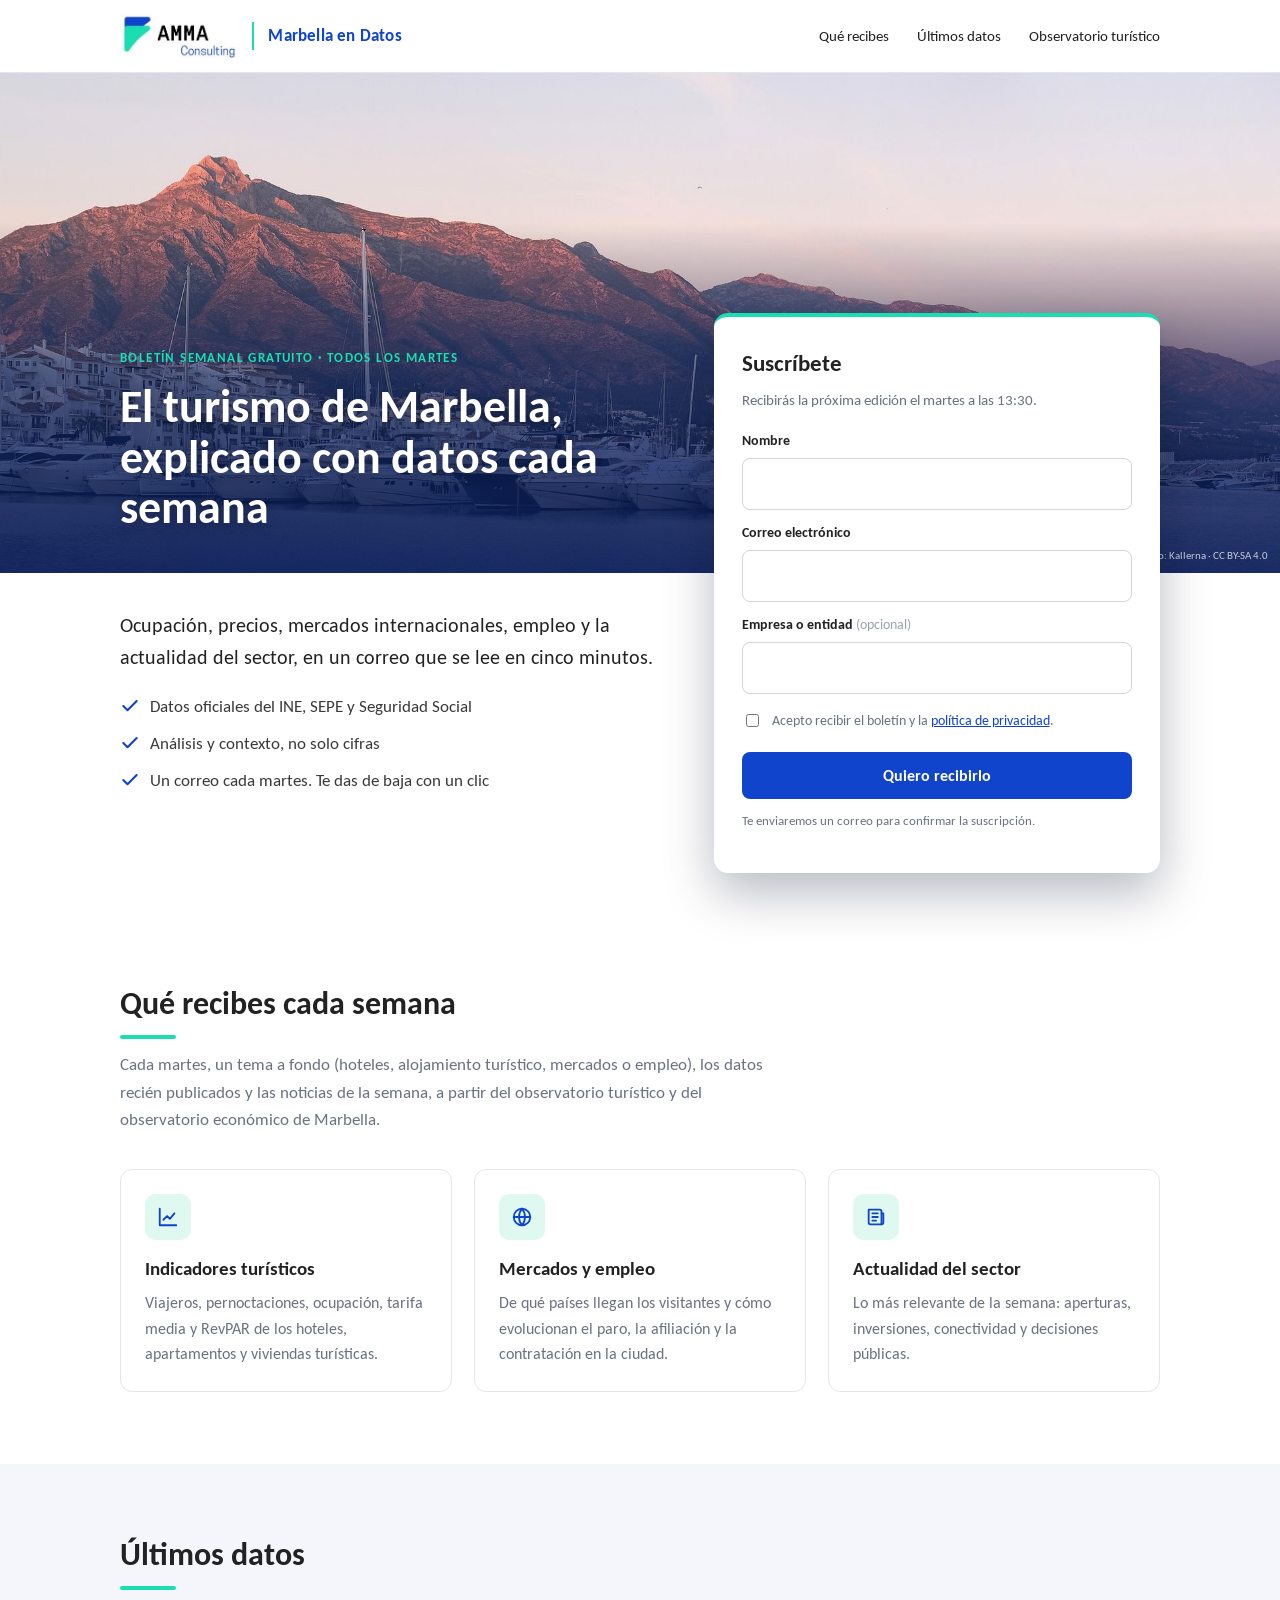
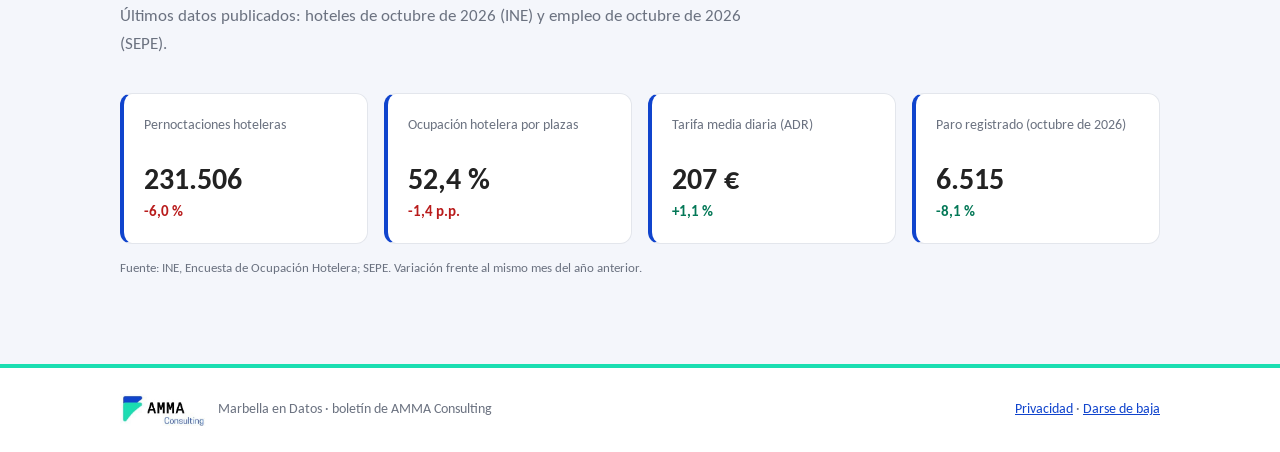
==== commit aa782efb: "Direcciones de observatorios: josehino.github.io -> ammaconsulting.github.io Co-Authored-By: Claude " ====
--- a/docs/index.html
+++ b/docs/index.html
@@ -15,7 +15,7 @@
   <nav>
     <a href="#que-recibes">Qué recibes</a>
     <a href="#ultimos-datos">Últimos datos</a>
-    <a href="https://josehino.github.io/observatorio-turistico-marbella/">Observatorio turístico</a>
+    <a href="https://ammaconsulting.github.io/observatorio-turistico-marbella/">Observatorio turístico</a>
   </nav>
 </div></header>
 
